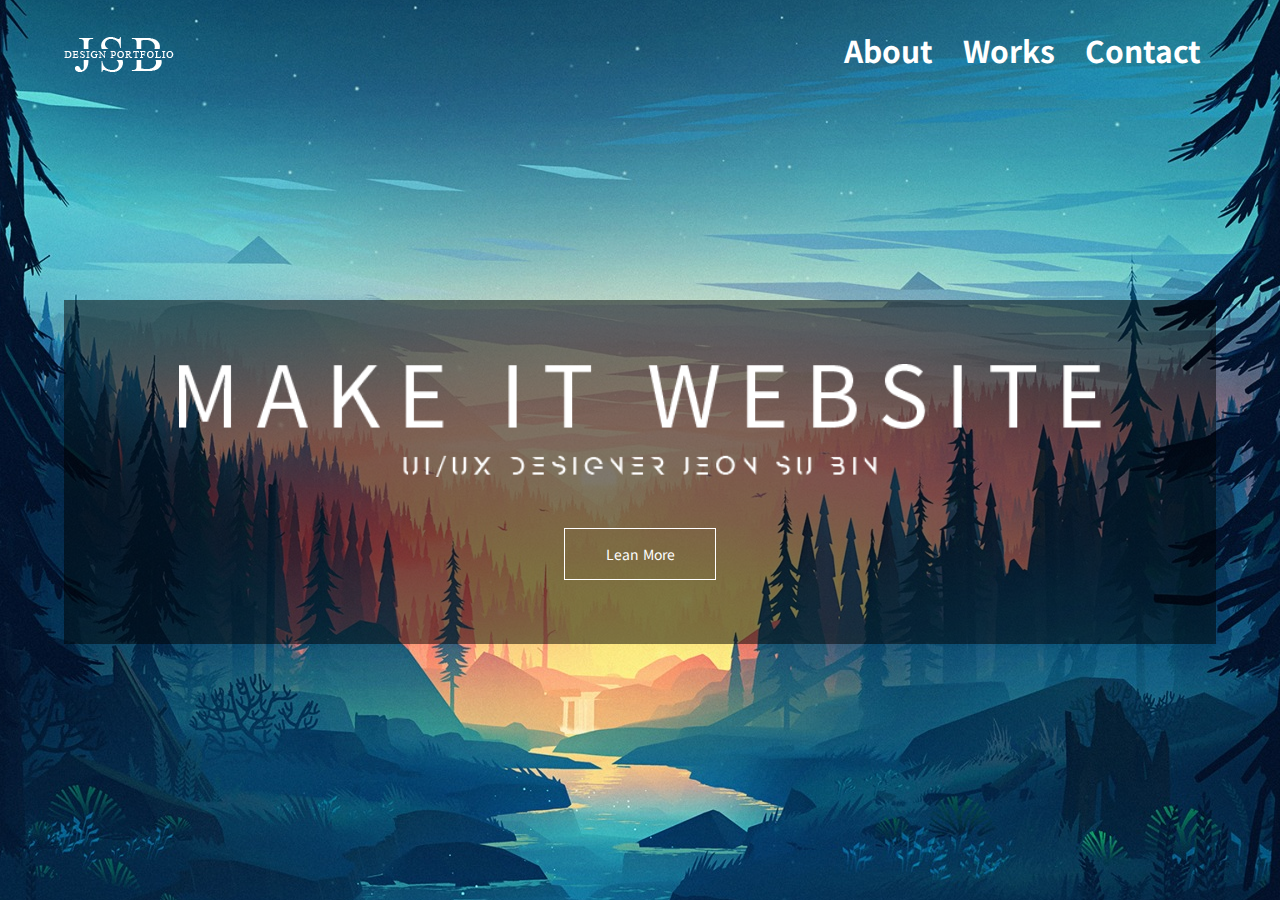
==== index.html @ ccd4c6c6 "포트폴리오1" ====
<!DOCTYPE html>
<html lang="ko">
<head>
    <meta charset="UTF-8">
    <meta name="viewport" content="width=device-width, initial-scale=1.0">
    <title>Portfolio</title>
    <link href="https://fonts.googleapis.com/css2?family=Noto+Sans+KR:wght@100;300;400;500;700&display=swap" rel="stylesheet">
    <link href="css/index.css" type="text/css" rel="stylesheet">
    <link href="css/animate.css" type="text/css" rel="stylesheet">
    <link href="css/top.css" type="text/css" rel="stylesheet">
    <script src="https://ajax.googleapis.com/ajax/libs/jquery/3.4.1/jquery.min.js"></script>
    <meta name="viewport" content="width=device-width, initial-scale=1.0">
</head>

<body>
    <!--<video id="video_bg" loop muted autoplay>
        <source src="images/video_bg.mp4" type="video/mp4">
    </video>-->
    
    <div class="top">
        <div class="animated fadeInLeft">
            <div class="logo"><a href="#"><img src="images/logo2.png" alt="" /></a></div>
        </div>
        <div class="animated bounce">
            <div class="logo_480"><a href="index.html"><img src="images/logo2.png" alt="" /></a></div>
        </div>

        <div class="animated fadeInRight">
            <ul class="nav">
                <li><a href="about.html">About</a></li>
                <li><a href="works.html">Works</a></li>
                <li><a href="contact.html">Contact</a></li>
            </ul>
        </div>
    </div>
    <div class="animated fadeIn">
        <div class="main_title">
            <img src="images/main_text.png" alt="" />

            <div class="lean_more"><a href="works.html">Lean More</a></div>
        </div>
    </div>

    <ul class="menu_hidden">
        <li><a href="about.html">ABOUT</a></li>
        <li><a href="works.html">WORKS</a></li>
        <li><a href="contact.html">CONTACT</a></li>
    </ul>

</body>
</html>
---- css/index.css ----
* {margin: 0; padding: 0; vertical-align: top; }
a{color: #FFF; text-decoration: none; }
li{list-style: none;}
body{width: 100%; height: 100vh; font-family: 'noto sans kr'; background: url('../images/bg.jpg') no-repeat 50% 50%;}

#video_bg{
    position: absolute;
    right: 0;
    top:0;
    width: 100%;
    height: 100vh;
    background-size: 100% 100%;
    background-color: black; /* in case the video doesn't fit the whole page*/
    background-position: center center;
    background-size: contain;
    object-fit: cover; /*cover video background */
    z-index:-999;
}
.main_title{width: 70%;
    padding: 5%;
    text-align: center;
    margin: 200px auto 0 auto;
    background: rgba(0, 0, 0, 0.5);
}

.lean_more{
    width: 200px;
    border: 1px solid #FFF;
    margin: 50px auto 0 auto;
}
.lean_more a{
    display: block;
    padding: 15px;
}
.lean_more:hover{
    border: 1px solid orange;
    background: rgba(0, 0, 0, 0.7);
}
.menu_hidden{
    display: none;
}
@media screen and (max-width:1280px) {
    .main_title{
        width: 80%;
    }
    .main_title img{
        width: 90%;
    }
    .lean_more{
        width: 150px;
        margin-top: 5%; 
    }
    .lean_more a{
        font-size: 14px; 
    }
}
@media screen and (max-width:600px) {
    .main_title{
        width: 80%;
        padding: 20% 5%;
        margin-top: 25%;
    }
}
@media screen and (max-width:480px) {
    body{
        height: auto;
    }
    .main_title{
        width: 100%;
        padding: 20% 0%;
        margin-top: 5%;
    }
    .menu_hidden{
        display: block;
        width: 100%;
    }
    .menu_hidden li{
        text-align: center;
        box-shadow: 2px 2px 9px 1px #000;
    }
    .menu_hidden li a{
        display: block;
        font-size: 24px;
        padding: 16.666% 0;
        background: rgba(0, 0, 0, 0.7);
    }
    .menu_hidden li a:hover{
        background: rgba(0, 0, 0, 0.3);
    }
}
---- css/top.css ----
.top{width: 90%; margin: 0 auto; overflow: hidden; }

.logo{float: left; padding-top: 37px;}
.logo_480{display: none;}

.nav{float: right; overflow: hidden; }
.nav li{float: left; height: 100px; line-height: 100px; }
.nav li a{display: block; padding: 0 15px; font-size: 30px; font-weight: bold; }
.nav li a:hover{color: orange; }

@media screen and (max-width:600px) {
    .nav li a{
        font-size: 22px;
    }
}
@media screen and (max-width:480px) {
    .logo{
        display:none;
    }
    .logo_480{
        display: block;
        padding-top: 37px;
        text-align: center;
    }
    .nav{
        display: none;
    }
}
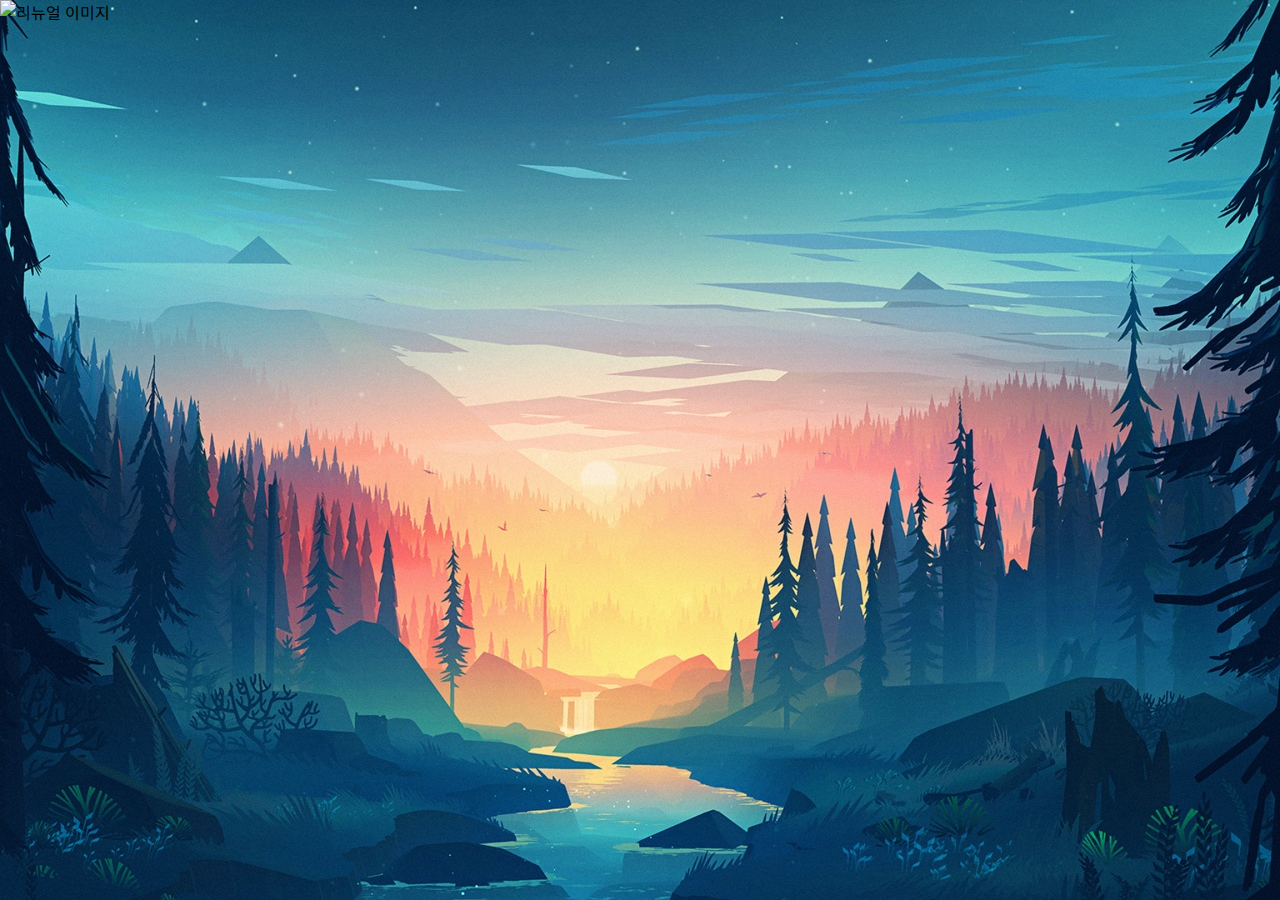
==== commit 0bccd33d: "Add files via upload" ====
--- a/index.html
+++ b/index.html
@@ -13,10 +13,15 @@
 </head>
 
 <body>
+
+    <div class="wrap" width="1920px">
+        <img src="images/renewal.png" alt="리뉴얼 이미지">
+    </div>
     <!--<video id="video_bg" loop muted autoplay>
         <source src="images/video_bg.mp4" type="video/mp4">
     </video>-->
-    
+
+    <!--
     <div class="top">
         <div class="animated fadeInLeft">
             <div class="logo"><a href="#"><img src="images/logo2.png" alt="" /></a></div>
@@ -40,12 +45,12 @@
             <div class="lean_more"><a href="works.html">Lean More</a></div>
         </div>
     </div>
-
-    <ul class="menu_hidden">
+-->
+    <!-- <ul class="menu_hidden">
         <li><a href="about.html">ABOUT</a></li>
         <li><a href="works.html">WORKS</a></li>
         <li><a href="contact.html">CONTACT</a></li>
-    </ul>
+    </ul> -->
 
 </body>
 </html>